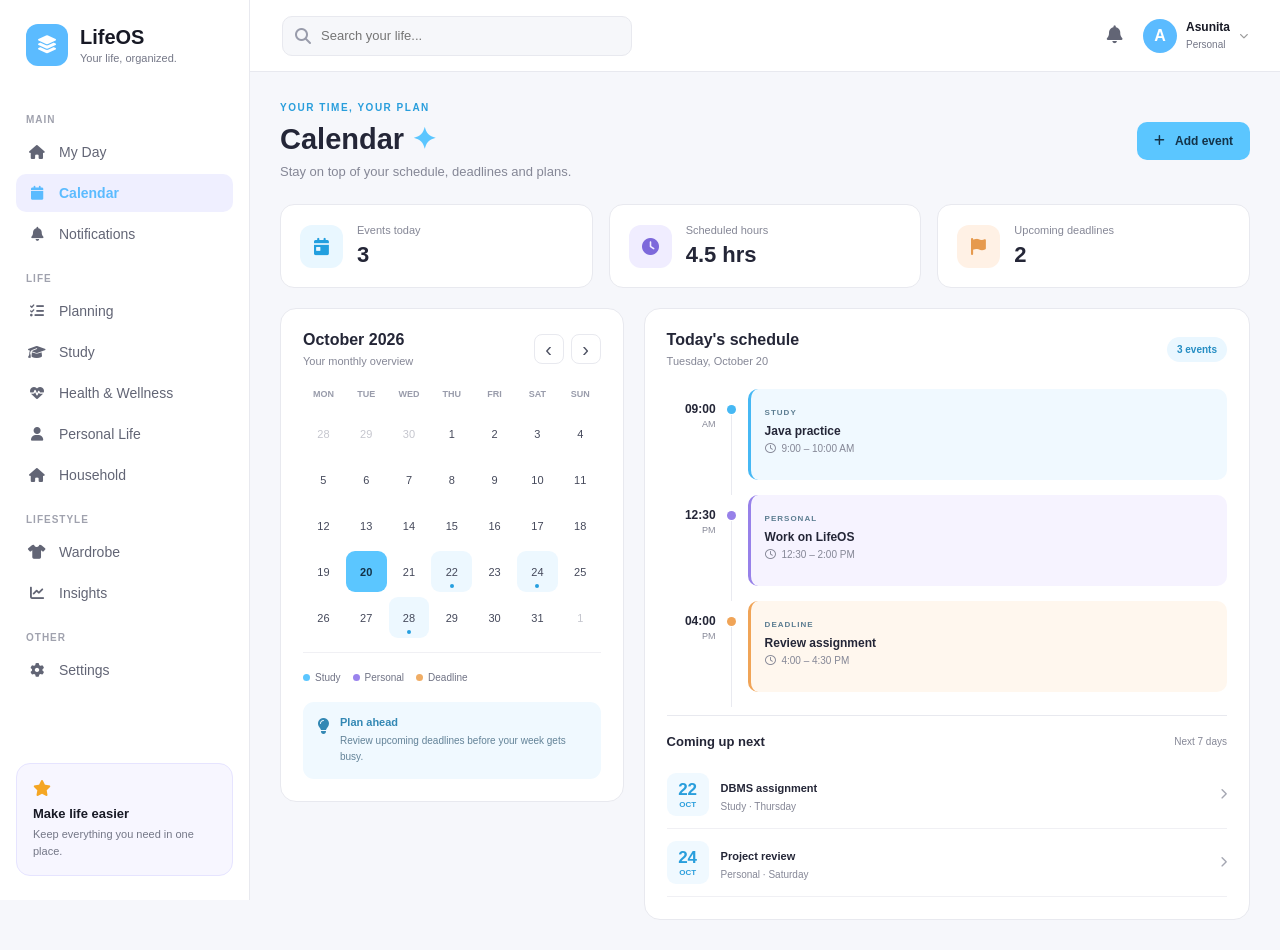
==== calendar.html @ 982aee6e "Update LifeOS calendar and study sections" ====
<!DOCTYPE html>
<html lang="en">
<head>
    <meta charset="UTF-8">
    <meta name="viewport" content="width=device-width, initial-scale=1.0">
    <title>LifeOS - Calendar</title>

    <link rel="stylesheet" href="style.css">
    <link rel="stylesheet" href="calendar.css">
    <link rel="stylesheet"
          href="https://cdnjs.cloudflare.com/ajax/libs/font-awesome/6.5.2/css/all.min.css">
</head>
<body class="calendar-page">

<aside class="sidebar">
    <div class="logo">
        <div class="logo-icon"><i class="fa-solid fa-layer-group"></i></div>
        <div><h2>LifeOS</h2><span>Your life, organized.</span></div>
    </div>

    <nav class="navigation">
        <p class="nav-title">MAIN</p>
        <a href="index.html" class="nav-link">
            <i class="fa-solid fa-house"></i><span>My Day</span>
        </a>
        <a href="calendar.html" class="nav-link active">
            <i class="fa-solid fa-calendar"></i><span>Calendar</span>
        </a>
        <a href="#" class="nav-link">
            <i class="fa-solid fa-bell"></i><span>Notifications</span>
        </a>

        <p class="nav-title">LIFE</p>
        <a href="#" class="nav-link">
            <i class="fa-solid fa-list-check"></i><span>Planning</span>
        </a>
        <a href="study.html" class="nav-link">
            <i class="fa-solid fa-graduation-cap"></i><span>Study</span>
        </a>
        <a href="#" class="nav-link">
            <i class="fa-solid fa-heart-pulse"></i><span>Health &amp; Wellness</span>
        </a>
        <a href="#" class="nav-link">
            <i class="fa-solid fa-user"></i><span>Personal Life</span>
        </a>
        <a href="#" class="nav-link">
            <i class="fa-solid fa-house"></i><span>Household</span>
        </a>

        <p class="nav-title">LIFESTYLE</p>
        <a href="#" class="nav-link">
            <i class="fa-solid fa-shirt"></i><span>Wardrobe</span>
        </a>
        <a href="#" class="nav-link">
            <i class="fa-solid fa-chart-line"></i><span>Insights</span>
        </a>

        <p class="nav-title">OTHER</p>
        <a href="#" class="nav-link">
            <i class="fa-solid fa-gear"></i><span>Settings</span>
        </a>
    </nav>

    <div class="sidebar-bottom">
        <div class="upgrade-card">
            <i class="fa-solid fa-star"></i>
            <h4>Make life easier</h4>
            <p>Keep everything you need in one place.</p>
        </div>
    </div>
</aside>

<main class="main calendar-main">
    <header class="topbar">
        <div class="mobile-logo">
            <i class="fa-solid fa-layer-group"></i> LifeOS
        </div>

        <div class="search-box">
            <i class="fa-solid fa-magnifying-glass"></i>
            <input type="text" placeholder="Search your life...">
        </div>

        <div class="top-actions">
            <button class="icon-button" aria-label="Notifications">
                <i class="fa-solid fa-bell"></i>
            </button>
            <div class="profile">
                <div class="profile-image">A</div>
                <div class="profile-info">
                    <strong>Asunita</strong>
                    <span>Personal</span>
                </div>
                <i class="fa-solid fa-chevron-down"></i>
            </div>
        </div>
    </header>

    <section class="calendar-content">
        <div class="calendar-welcome">
            <div>
                <p class="calendar-eyebrow">YOUR TIME, YOUR PLAN</p>
                <h1>Calendar <span>✦</span></h1>
                <p>Stay on top of your schedule, deadlines and plans.</p>
            </div>
            <button class="calendar-add">
                <i class="fa-solid fa-plus"></i> Add event
            </button>
        </div>

        <div class="calendar-stats">
            <div class="calendar-stat">
                <div class="stat-icon stat-blue"><i class="fa-solid fa-calendar-day"></i></div>
                <div><span>Events today</span><h2>3</h2></div>
            </div>
            <div class="calendar-stat">
                <div class="stat-icon stat-purple"><i class="fa-solid fa-clock"></i></div>
                <div><span>Scheduled hours</span><h2>4.5 hrs</h2></div>
            </div>
            <div class="calendar-stat">
                <div class="stat-icon stat-orange"><i class="fa-solid fa-flag"></i></div>
                <div><span>Upcoming deadlines</span><h2>2</h2></div>
            </div>
        </div>

        <div class="calendar-layout">
            <div class="calendar-panel">
                <div class="calendar-panel-heading">
                    <div>
                        <h2>October 2026</h2>
                        <p>Your monthly overview</p>
                    </div>
                    <div class="month-arrows">
                        <button aria-label="Previous month">&lsaquo;</button>
                        <button aria-label="Next month">&rsaquo;</button>
                    </div>
                </div>

                <div class="mini-calendar">
                    <div class="week-day">MON</div>
                    <div class="week-day">TUE</div>
                    <div class="week-day">WED</div>
                    <div class="week-day">THU</div>
                    <div class="week-day">FRI</div>
                    <div class="week-day">SAT</div>
                    <div class="week-day">SUN</div>

                    <span class="day muted-day">28</span>
                    <span class="day muted-day">29</span>
                    <span class="day muted-day">30</span>
                    <span class="day">1</span>
                    <span class="day">2</span>
                    <span class="day">3</span>
                    <span class="day">4</span>

                    <span class="day">5</span>
                    <span class="day">6</span>
                    <span class="day">7</span>
                    <span class="day">8</span>
                    <span class="day">9</span>
                    <span class="day">10</span>
                    <span class="day">11</span>

                    <span class="day">12</span>
                    <span class="day">13</span>
                    <span class="day">14</span>
                    <span class="day">15</span>
                    <span class="day">16</span>
                    <span class="day">17</span>
                    <span class="day">18</span>

                    <span class="day">19</span>
                    <span class="day selected-day">20</span>
                    <span class="day">21</span>
                    <span class="day event-day">22<i></i></span>
                    <span class="day">23</span>
                    <span class="day event-day">24<i></i></span>
                    <span class="day">25</span>

                    <span class="day">26</span>
                    <span class="day">27</span>
                    <span class="day event-day">28<i></i></span>
                    <span class="day">29</span>
                    <span class="day">30</span>
                    <span class="day">31</span>
                    <span class="day muted-day">1</span>
                </div>

                <div class="calendar-legend">
                    <span><i class="legend-dot dot-blue"></i> Study</span>
                    <span><i class="legend-dot dot-purple"></i> Personal</span>
                    <span><i class="legend-dot dot-orange"></i> Deadline</span>
                </div>

                <div class="calendar-note">
                    <i class="fa-solid fa-lightbulb"></i>
                    <div>
                        <strong>Plan ahead</strong>
                        <p>Review upcoming deadlines before your week gets busy.</p>
                    </div>
                </div>
            </div>

            <div class="calendar-panel schedule-panel">
                <div class="calendar-panel-heading">
                    <div>
                        <h2>Today's schedule</h2>
                        <p>Tuesday, October 20</p>
                    </div>
                    <span class="schedule-badge">3 events</span>
                </div>

                <div class="schedule-list">
                    <div class="schedule-item">
                        <div class="schedule-time">09:00<small>AM</small></div>
                        <div class="schedule-marker marker-blue"></div>
                        <div class="schedule-event event-blue">
                            <span class="event-category">STUDY</span>
                            <h3>Java practice</h3>
                            <p><i class="fa-regular fa-clock"></i> 9:00 – 10:00 AM</p>
                        </div>
                    </div>

                    <div class="schedule-item">
                        <div class="schedule-time">12:30<small>PM</small></div>
                        <div class="schedule-marker marker-purple"></div>
                        <div class="schedule-event event-purple">
                            <span class="event-category">PERSONAL</span>
                            <h3>Work on LifeOS</h3>
                            <p><i class="fa-regular fa-clock"></i> 12:30 – 2:00 PM</p>
                        </div>
                    </div>

                    <div class="schedule-item">
                        <div class="schedule-time">04:00<small>PM</small></div>
                        <div class="schedule-marker marker-orange"></div>
                        <div class="schedule-event event-orange">
                            <span class="event-category">DEADLINE</span>
                            <h3>Review assignment</h3>
                            <p><i class="fa-regular fa-clock"></i> 4:00 – 4:30 PM</p>
                        </div>
                    </div>
                </div>

                <div class="upcoming-heading">
                    <h3>Coming up next</h3>
                    <span>Next 7 days</span>
                </div>

                <div class="upcoming-event">
                    <div class="upcoming-date"><strong>22</strong><span>OCT</span></div>
                    <div><strong>DBMS assignment</strong><p>Study · Thursday</p></div>
                    <i class="fa-solid fa-chevron-right"></i>
                </div>

                <div class="upcoming-event">
                    <div class="upcoming-date"><strong>24</strong><span>OCT</span></div>
                    <div><strong>Project review</strong><p>Personal · Saturday</p></div>
                    <i class="fa-solid fa-chevron-right"></i>
                </div>
            </div>
        </div>
    </section>
</main>
</body>
</html>
---- style.css ----
* {
    margin: 0;
    padding: 0;
    box-sizing: border-box;
}

:root {
    --primary: #5bbbff;
    --primary-light: #efefff;

    --background: #f6f7fb;
    --card: #ffffff;

    --text: #171925;
    --text-light: #747787;
    --border: #e8e9ef;

    --sidebar-width: 250px;

    --radius: 16px;
}

body {
    font-family: Arial, Helvetica, sans-serif;
    background: var(--background);
    color: var(--text);
}


.sidebar {
    position: fixed;

    left: 0;
    top: 0;

    width: var(--sidebar-width);
    height: 100vh;

    background: #ffffff;

    border-right: 1px solid var(--border);

    padding: 24px 16px;

    display: flex;
    flex-direction: column;

    z-index: 100;
}


.logo {
    display: flex;
    align-items: center;
    gap: 12px;

    padding: 0 10px 28px;
}


.logo-icon {
    width: 42px;
    height: 42px;

    border-radius: 12px;

    background: var(--primary);

    color: white;

    display: flex;
    align-items: center;
    justify-content: center;

    font-size: 18px;
}


.logo h2 {
    font-size: 20px;
}


.logo span {
    display: block;

    margin-top: 3px;

    color: var(--text-light);

    font-size: 11px;
}


.navigation {
    flex: 1;
}


.nav-title {
    font-size: 10px;

    font-weight: 700;

    color: #a0a2ae;

    letter-spacing: 1px;

    margin: 20px 10px 8px;
}


.nav-link {
    display: flex;

    align-items: center;

    gap: 13px;

    padding: 11px 12px;

    margin-bottom: 3px;

    border-radius: 10px;

    text-decoration: none;

    color: #626575;

    font-size: 14px;

    transition: 0.2s;
}


.nav-link i {
    width: 18px;

    text-align: center;
}


.nav-link:hover {
    background: #f5f5fa;

    color: var(--primary);
}


.nav-link.active {
    background: var(--primary-light);

    color: var(--primary);

    font-weight: 600;
}


.notification-count {
    margin-left: auto;

    width: 20px;
    height: 20px;

    background: #ef4444;

    color: white;

    border-radius: 50%;

    display: flex;
    align-items: center;
    justify-content: center;

    font-size: 10px;
}


.upgrade-card {
    background: #f7f6ff;

    border: 1px solid #e6e4ff;

    border-radius: 14px;

    padding: 16px;
}


.upgrade-card i {
    color: #f5a623;

    margin-bottom: 10px;
}


.upgrade-card h4 {
    font-size: 13px;

    margin-bottom: 5px;
}


.upgrade-card p {
    color: var(--text-light);

    font-size: 11px;

    line-height: 1.5;
}


.main {
    margin-left: var(--sidebar-width);

    min-height: 100vh;
}


.topbar {
    height: 72px;

    background: white;

    border-bottom: 1px solid var(--border);

    display: flex;

    align-items: center;

    justify-content: space-between;

    padding: 0 32px;

    position: sticky;

    top: 0;

    z-index: 50;
}


.search-box {
    width: 350px;

    height: 40px;

    background: #f6f7fa;

    border: 1px solid var(--border);

    border-radius: 10px;

    display: flex;

    align-items: center;

    gap: 10px;

    padding: 0 12px;

    color: #999cab;
}


.search-box input {
    flex: 1;

    border: none;

    outline: none;

    background: transparent;

    font-size: 13px;
}


.search-box span {
    font-size: 10px;

    background: white;

    border: 1px solid var(--border);

    padding: 4px 6px;

    border-radius: 5px;
}


.top-actions {
    display: flex;

    align-items: center;

    gap: 20px;
}


.icon-button {
    position: relative;

    border: none;

    background: transparent;

    font-size: 18px;

    color: #626575;

    cursor: pointer;
}


.red-dot {
    position: absolute;

    top: -2px;
    right: -2px;

    width: 6px;
    height: 6px;

    border-radius: 50%;

    background: #ef4444;
}


.profile {
    display: flex;

    align-items: center;

    gap: 9px;
}


.profile-image {
    width: 34px;
    height: 34px;

    border-radius: 50%;

    background: var(--primary);

    color: white;

    display: flex;

    align-items: center;

    justify-content: center;

    font-weight: bold;
}


.profile-info strong {
    display: block;

    font-size: 12px;
}


.profile-info span {
    font-size: 10px;

    color: var(--text-light);
}


.profile > i {
    font-size: 9px;

    color: #999;
}


.content {
    padding: 32px;
}


.welcome-section {
    display: flex;

    align-items: center;

    justify-content: space-between;

    margin-bottom: 28px;
}


.small-date {
    color: var(--primary);

    font-size: 12px;

    font-weight: 600;

    margin-bottom: 7px;
}


.welcome-section h1 {
    font-size: 28px;

    margin-bottom: 7px;
}


.welcome-text {
    color: var(--text-light);

    font-size: 13px;
}


.add-button {
    background: var(--primary);

    color: white;

    border: none;

    padding: 12px 18px;

    border-radius: 10px;

    font-size: 13px;

    font-weight: 600;

    cursor: pointer;
}


.add-button:hover {
    opacity: 0.9;
}



.overview-grid {
    display: grid;

    grid-template-columns: repeat(4, 1fr);

    gap: 16px;

    margin-bottom: 18px;
}


.overview-card {
    background: white;

    border: 1px solid var(--border);

    border-radius: var(--radius);

    padding: 18px;

    display: flex;

    align-items: center;

    gap: 12px;

    position: relative;
}


.overview-icon {
    width: 42px;
    height: 42px;

    border-radius: 11px;

    display: flex;

    align-items: center;

    justify-content: center;

    font-size: 16px;
}


.purple {
    background: #efefff;

    color: #635bff;
}


.blue {
    background: #e9f4ff;

    color: #3085d8;
}


.green {
    background: #eaf9f0;

    color: #31a45b;
}


.orange {
    background: #fff3e5;

    color: #ec921f;
}


.overview-card span {
    color: var(--text-light);

    font-size: 11px;
}


.overview-card h2 {
    font-size: 21px;

    margin-top: 2px;
}


.overview-card small {
    position: absolute;

    right: 15px;
    bottom: 14px;

    color: #8d909c;

    font-size: 9px;
}


.card {
    background: white;

    border: 1px solid var(--border);

    border-radius: var(--radius);

    padding: 20px;
}


.card-header {
    display: flex;

    justify-content: space-between;

    align-items: flex-start;

    margin-bottom: 20px;
}


.card-header h3 {
    font-size: 15px;

    margin-bottom: 4px;
}


.card-header p {
    color: var(--text-light);

    font-size: 11px;
}


.text-button {
    border: none;

    background: transparent;

    color: var(--primary);

    font-size: 11px;

    cursor: pointer;
}


.card-icon {
    color: var(--primary);

    font-size: 17px;
}


.dashboard-grid {
    display: grid;

    grid-template-columns: 1.15fr 1fr;

    gap: 18px;

    margin-bottom: 18px;
}



.task {
    display: flex;

    align-items: center;

    gap: 11px;

    padding: 13px 0;

    border-bottom: 1px solid #f0f0f3;
}


.task:last-child {
    border-bottom: none;
}


.checkbox {
    width: 18px;
    height: 18px;

    border: 1.5px solid #c9cbd4;

    border-radius: 5px;

    display: flex;

    align-items: center;

    justify-content: center;

    flex-shrink: 0;
}


.completed .checkbox {
    background: var(--primary);

    border-color: var(--primary);

    color: white;

    font-size: 9px;
}


.completed .task-content strong {
    text-decoration: line-through;

    color: #999;
}


.task-content {
    flex: 1;
}


.task-content strong {
    display: block;

    font-size: 12px;

    margin-bottom: 4px;
}


.task-content span {
    color: #999daa;

    font-size: 10px;
}


.priority {
    font-size: 9px;

    padding: 5px 8px;

    border-radius: 20px;
}


.priority.high {
    background: #fff0f0;

    color: #e34d4d;
}


.priority.medium {
    background: #fff6e8;

    color: #d88b1d;
}


.priority.low {
    background: #edf8f1;

    color: #43a565;
}


.add-task {
    width: 100%;

    border: 1px dashed #cfd0d8;

    background: transparent;

    color: #777a89;

    padding: 10px;

    border-radius: 9px;

    margin-top: 14px;

    cursor: pointer;

    font-size: 11px;
}



.timeline-item {
    display: grid;

    grid-template-columns: 45px 12px 1fr;

    gap: 8px;

    min-height: 60px;
}


.time {
    font-size: 10px;

    color: #888b99;

    padding-top: 8px;

    text-align: right;
}


.timeline-line {
    width: 1px;

    background: #e2e3e9;

    position: relative;
}


.timeline-line::before {
    content: "";

    width: 7px;
    height: 7px;

    border-radius: 50%;

    background: var(--primary);

    position: absolute;

    top: 9px;

    left: -3px;
}


.event {
    padding: 9px 12px;

    border-radius: 8px;

    margin-bottom: 8px;
}


.event strong {
    display: block;

    font-size: 11px;

    margin-bottom: 3px;
}


.event span {
    font-size: 9px;

    color: #777;
}


.blue-event {
    background: #eef6ff;
}


.purple-event {
    background: #f2f0ff;
}


.green-event {
    background: #edf9f2;
}


.orange-event {
    background: #fff5e9;
}


.three-column-grid {
    display: grid;

    grid-template-columns: repeat(3, 1fr);

    gap: 18px;

    margin-bottom: 18px;
}


.progress-item {
    margin-bottom: 17px;
}


.progress-info {
    display: flex;

    justify-content: space-between;

    margin-bottom: 7px;

    font-size: 11px;
}


.progress-info strong {
    color: var(--primary);
}


.progress-bar {
    width: 100%;

    height: 7px;

    background: #eeeeF3;

    border-radius: 20px;

    overflow: hidden;
}


.progress-bar div {
    height: 100%;

    background: var(--primary);

    border-radius: 20px;
}



.health-item {
    display: flex;

    align-items: center;

    gap: 11px;

    padding: 9px 0;
}


.health-icon {
    width: 35px;
    height: 35px;

    border-radius: 9px;

    display: flex;

    align-items: center;

    justify-content: center;
}


.health-icon.water {
    background: #e9f6ff;

    color: #4098d7;
}


.health-icon.sleep {
    background: #f0edff;

    color: #7964d8;
}


.health-icon.activity {
    background: #eaf8ef;

    color: #3ba15d;
}


.health-item strong {
    display: block;

    font-size: 11px;
}


.health-item span {
    color: #9295a1;

    font-size: 10px;
}


.goal {
    display: flex;

    align-items: center;

    gap: 10px;

    padding: 9px 0;
}


.goal-check {
    width: 18px;
    height: 18px;

    border-radius: 50%;

    background: var(--primary);

    color: white;

    display: flex;

    align-items: center;

    justify-content: center;

    font-size: 8px;
}


.goal-check.empty {
    background: white;

    border: 1.5px solid #c9cbd4;
}


.goal span {
    font-size: 11px;
}


.bottom-grid {
    display: grid;

    grid-template-columns: 1.2fr 1fr 1fr;

    gap: 18px;
}


.reminder {
    display: flex;

    align-items: center;

    gap: 11px;

    padding: 11px 0;

    border-bottom: 1px solid #f0f0f3;
}


.reminder:last-child {
    border-bottom: none;
}


.reminder-icon {
    width: 34px;
    height: 34px;

    border-radius: 9px;

    display: flex;

    align-items: center;

    justify-content: center;
}


.reminder-icon.red {
    background: #fff0f0;

    color: #e45555;
}


.reminder-icon.yellow {
    background: #fff6e8;

    color: #d99a30;
}


.reminder-icon.blue {
    background: #edf5ff;

    color: #468ad0;
}


.reminder strong {
    display: block;

    font-size: 11px;

    margin-bottom: 3px;
}


.reminder span {
    color: #9295a1;

    font-size: 9px;
}


.outfit-placeholder {
    min-height: 150px;

    border: 1px dashed #d5d6df;

    border-radius: 12px;

    display: flex;

    flex-direction: column;

    align-items: center;

    justify-content: center;

    text-align: center;
}


.outfit-placeholder > i {
    font-size: 27px;

    color: #b1b2bc;

    margin-bottom: 10px;
}


.outfit-placeholder strong {
    font-size: 12px;

    margin-bottom: 4px;
}


.outfit-placeholder span {
    color: #999ca8;

    font-size: 9px;

    margin-bottom: 12px;
}


.outline-button {
    border: 1px solid var(--primary);

    background: white;

    color: var(--primary);

    padding: 7px 11px;

    border-radius: 7px;

    font-size: 10px;
}


.quick-actions {
    display: grid;

    grid-template-columns: repeat(2, 1fr);

    gap: 8px;
}


.quick-actions button {
    border: 1px solid var(--border);

    background: white;

    padding: 11px 8px;

    border-radius: 9px;

    color: #656877;

    cursor: pointer;

    font-size: 10px;
}


.quick-actions button i {
    display: block;

    color: var(--primary);

    margin-bottom: 5px;

    font-size: 13px;
}


.quick-actions button:hover {
    border-color: var(--primary);

    background: var(--primary-light);

    color: var(--primary);
}


.mobile-logo {
    display: none;
}


@media (max-width: 1100px) {

    .overview-grid {
        grid-template-columns: repeat(2, 1fr);
    }

    .three-column-grid {
        grid-template-columns: 1fr 1fr;
    }

    .bottom-grid {
        grid-template-columns: 1fr 1fr;
    }

}


@media (max-width: 800px) {

    .sidebar {
        display: none;
    }

    .main {
        margin-left: 0;
    }

    .topbar {
        padding: 0 18px;
    }

    .mobile-logo {
        display: flex;

        align-items: center;

        gap: 8px;

        font-weight: bold;

        color: var(--primary);
    }

    .search-box {
        display: none;
    }

    .profile-info,
    .profile > i {
        display: none;
    }

    .content {
        padding: 20px;
    }

    .welcome-section {
        align-items: flex-start;

        gap: 15px;

        flex-direction: column;
    }

    .dashboard-grid,
    .three-column-grid,
    .bottom-grid {
        grid-template-columns: 1fr;
    }

}


@media (max-width: 500px) {

    .overview-grid {
        grid-template-columns: 1fr;
    }

    .overview-card {
        min-height: 80px;
    }

    .welcome-section h1 {
        font-size: 23px;
    }

    .topbar {
        height: 62px;
    }

}
---- calendar.css ----
.calendar-page {
    --cal-primary: #5bc6ff;
    --cal-ink: #242637;
    --cal-muted: #858796;
    --cal-border: #e8e9ef;
    --cal-bg: #f6f7fb;
}

.calendar-main {
    min-width: 0;
}

.calendar-content {
    padding: 30px;
    max-width: 1450px;
    margin: 0 auto;
    color: var(--cal-ink);
}

.calendar-welcome {
    display: flex;
    align-items: center;
    justify-content: space-between;
    gap: 20px;
    margin-bottom: 25px;
}

.calendar-eyebrow {
    color: #299edc;
    font-size: 10px;
    font-weight: 800;
    letter-spacing: 1.5px;
    margin-bottom: 9px;
}

.calendar-welcome h1 {
    font-size: 29px;
    margin-bottom: 8px;
}

.calendar-welcome h1 span {
    color: var(--cal-primary);
}

.calendar-welcome p:last-child {
    color: var(--cal-muted);
    font-size: 13px;
}

.calendar-add {
    border: 0;
    border-radius: 10px;
    background: #5bc6ff;
    color: #143349;
    padding: 12px 17px;
    font-weight: 700;
    font-size: 12px;
    cursor: pointer;
}

.calendar-add i {
    margin-right: 7px;
}

.calendar-stats {
    display: grid;
    grid-template-columns: repeat(3, minmax(0, 1fr));
    gap: 16px;
    margin-bottom: 20px;
}

.calendar-stat {
    background: white;
    border: 1px solid var(--cal-border);
    border-radius: 14px;
    padding: 19px;
    display: flex;
    align-items: center;
    gap: 14px;
}

.stat-icon {
    width: 43px;
    height: 43px;
    border-radius: 12px;
    display: grid;
    place-items: center;
    font-size: 17px;
}

.stat-blue {
    background: #e9f7ff;
    color: #229fdf;
}

.stat-purple {
    background: #f0edff;
    color: #7d69db;
}

.stat-orange {
    background: #fff1e5;
    color: #e69a4e;
}

.calendar-stat span {
    display: block;
    color: var(--cal-muted);
    font-size: 11px;
    margin-bottom: 6px;
}

.calendar-stat h2 {
    font-size: 22px;
}

.calendar-layout {
    display: grid;
    grid-template-columns: minmax(270px, 0.85fr) minmax(0, 1.5fr);
    gap: 20px;
    align-items: start;
}

.calendar-panel {
    min-width: 0;
    background: white;
    border: 1px solid var(--cal-border);
    border-radius: 16px;
    padding: 22px;
}

.calendar-panel-heading {
    display: flex;
    justify-content: space-between;
    align-items: center;
    gap: 10px;
    margin-bottom: 22px;
}

.calendar-panel-heading h2 {
    font-size: 16px;
    margin-bottom: 6px;
}

.calendar-panel-heading p {
    color: var(--cal-muted);
    font-size: 11px;
}

.month-arrows {
    display: flex;
    gap: 7px;
}

.month-arrows button {
    width: 30px;
    height: 30px;
    border: 1px solid var(--cal-border);
    background: white;
    color: #4e5263;
    border-radius: 8px;
    font-size: 20px;
    cursor: pointer;
}

.mini-calendar {
    display: grid;
    grid-template-columns: repeat(7, minmax(0, 1fr));
    gap: 5px 2px;
    text-align: center;
}

.week-day {
    color: #999cab;
    font-size: 9px;
    font-weight: 700;
    padding-bottom: 10px;
}

.day {
    position: relative;
    aspect-ratio: 1;
    min-width: 0;
    display: grid;
    place-items: center;
    border-radius: 9px;
    color: #44485a;
    font-size: 11px;
}

.muted-day {
    color: #c5c6ce;
}

.selected-day {
    background: #5bc6ff;
    color: #143349;
    font-weight: 800;
}

.event-day {
    background: #edf8ff;
}

.event-day i {
    position: absolute;
    bottom: 4px;
    width: 4px;
    height: 4px;
    border-radius: 50%;
    background: #259fdf;
}

.calendar-legend {
    display: flex;
    flex-wrap: wrap;
    gap: 12px;
    padding: 19px 0;
    margin-top: 14px;
    border-top: 1px solid #f0f0f4;
    color: #707385;
    font-size: 10px;
}

.calendar-legend span {
    display: flex;
    align-items: center;
    gap: 5px;
}

.legend-dot {
    width: 7px;
    height: 7px;
    border-radius: 50%;
}

.dot-blue { background: #5bc6ff; }
.dot-purple { background: #9a83ed; }
.dot-orange { background: #f0ad65; }

.calendar-note {
    display: flex;
    gap: 11px;
    padding: 14px;
    border-radius: 11px;
    background: #f0f9ff;
    color: #3388b4;
}

.calendar-note > i {
    padding-top: 2px;
}

.calendar-note strong {
    display: block;
    font-size: 11px;
    margin-bottom: 5px;
}

.calendar-note p {
    color: #638398;
    font-size: 10px;
    line-height: 1.6;
}

.schedule-badge {
    background: #eaf7ff;
    color: #248dc3;
    padding: 7px 10px;
    border-radius: 20px;
    font-size: 10px;
    font-weight: 700;
    white-space: nowrap;
}

.schedule-list {
    display: flex;
    flex-direction: column;
    gap: 15px;
}

.schedule-item {
    display: grid;
    grid-template-columns: 49px 10px minmax(0, 1fr);
    gap: 11px;
    min-height: 91px;
}

.schedule-time {
    text-align: right;
    padding-top: 13px;
    font-size: 12px;
    font-weight: 700;
}

.schedule-time small {
    display: block;
    margin-top: 3px;
    font-size: 9px;
    font-weight: 400;
    color: var(--cal-muted);
}

.schedule-marker {
    width: 9px;
    height: 9px;
    border-radius: 50%;
    margin-top: 16px;
    position: relative;
}

.schedule-marker::after {
    content: "";
    position: absolute;
    width: 1px;
    height: 80px;
    top: 10px;
    left: 4px;
    background: #e9eaf0;
}

.marker-blue { background: #46b8f4; }
.marker-purple { background: #9781e9; }
.marker-orange { background: #f0a457; }

.schedule-event {
    border-radius: 10px;
    padding: 12px 14px;
    border-left: 3px solid;
}

.event-blue {
    background: #f0f9ff;
    border-color: #46b8f4;
}

.event-purple {
    background: #f6f3ff;
    border-color: #9781e9;
}

.event-orange {
    background: #fff7ee;
    border-color: #f0a457;
}

.event-category {
    font-size: 8px;
    font-weight: 800;
    letter-spacing: 1px;
    color: #5c7d91;
}

.schedule-event h3 {
    font-size: 12px;
    margin: 5px 0;
}

.schedule-event p {
    font-size: 10px;
    color: #858796;
}

.schedule-event p i {
    margin-right: 4px;
}

.upcoming-heading {
    display: flex;
    justify-content: space-between;
    align-items: center;
    gap: 10px;
    margin: 23px 0 12px;
    padding-top: 18px;
    border-top: 1px solid var(--cal-border);
}

.upcoming-heading h3 {
    font-size: 13px;
}

.upcoming-heading span {
    color: var(--cal-muted);
    font-size: 10px;
}

.upcoming-event {
    display: flex;
    align-items: center;
    gap: 12px;
    padding: 12px 0;
    border-bottom: 1px solid #f0f0f4;
}

.upcoming-date {
    min-width: 42px;
    padding: 7px;
    text-align: center;
    border-radius: 9px;
    background: #f0f9ff;
    color: #299edc;
}

.upcoming-date strong,
.upcoming-date span {
    display: block;
}

.upcoming-date strong {
    font-size: 17px;
}

.upcoming-date span {
    font-size: 8px;
    font-weight: 800;
}

.upcoming-event > div:nth-child(2) {
    flex: 1;
}

.upcoming-event > div:nth-child(2) strong {
    font-size: 11px;
}

.upcoming-event p {
    color: var(--cal-muted);
    font-size: 10px;
    margin-top: 5px;
}

.upcoming-event > i {
    font-size: 11px;
    color: #a5a7b2;
}

@media (max-width: 1050px) {
    .calendar-layout {
        grid-template-columns: 1fr;
    }
}

@media (max-width: 750px) {
    .calendar-content {
        padding: 20px;
    }

    .calendar-stats {
        grid-template-columns: 1fr;
    }

    .calendar-welcome h1 {
        font-size: 24px;
    }
}

@media (max-width: 480px) {
    .calendar-welcome {
        align-items: flex-start;
        flex-direction: column;
    }

    .calendar-panel {
        padding: 15px;
    }
}
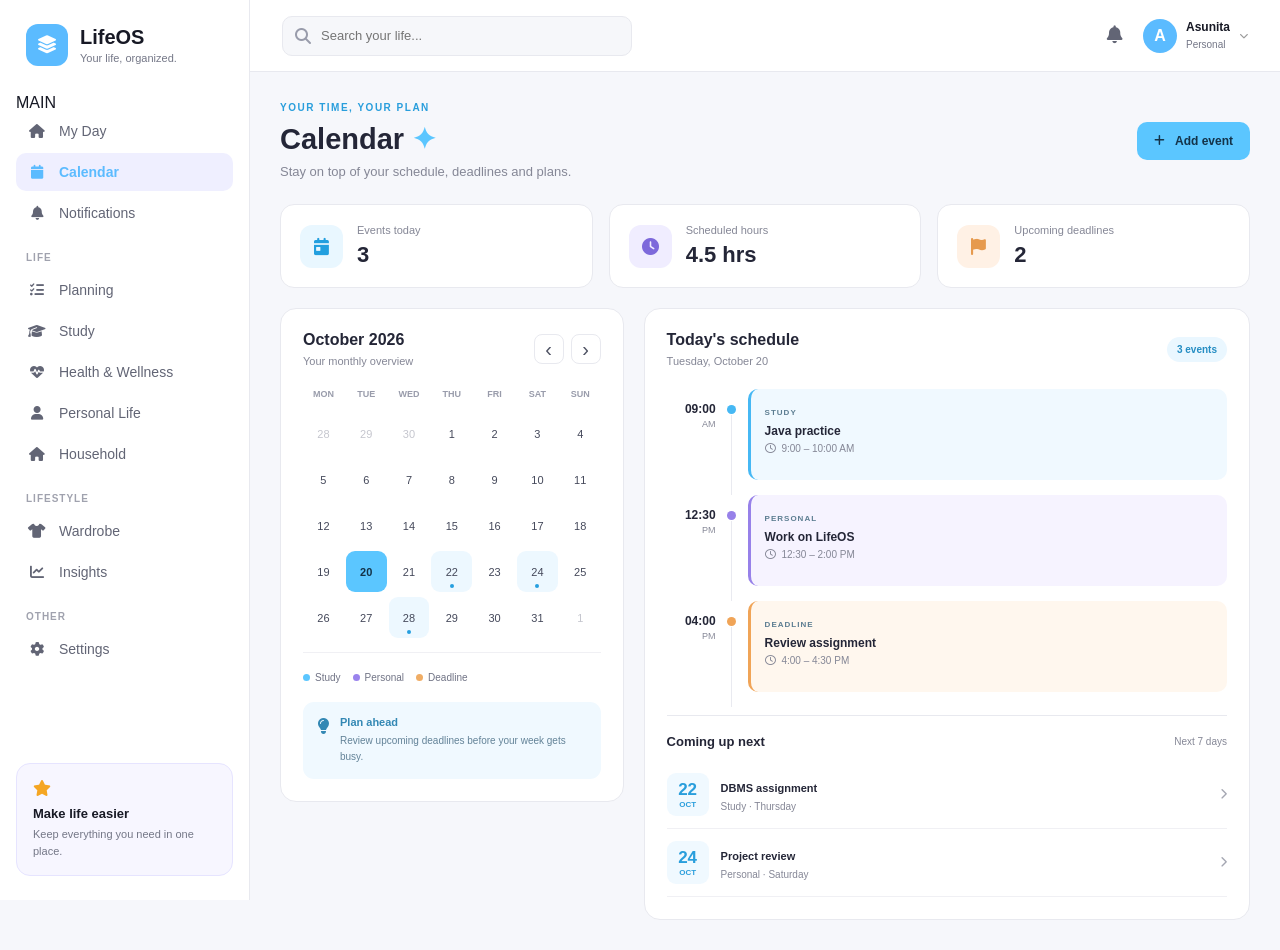
==== commit 7c1eb948: "Submodule resolution" ====
--- a/calendar.html
+++ b/calendar.html
@@ -19,7 +19,7 @@
         <div><h2>LifeOS</h2><span>Your life, organized.</span></div>
     </div>
 
-    <nav class="navigation">
+    <nav class="navigation"d
         <p class="nav-title">MAIN</p>
         <a href="index.html" class="nav-link">
             <i class="fa-solid fa-house"></i><span>My Day</span>
